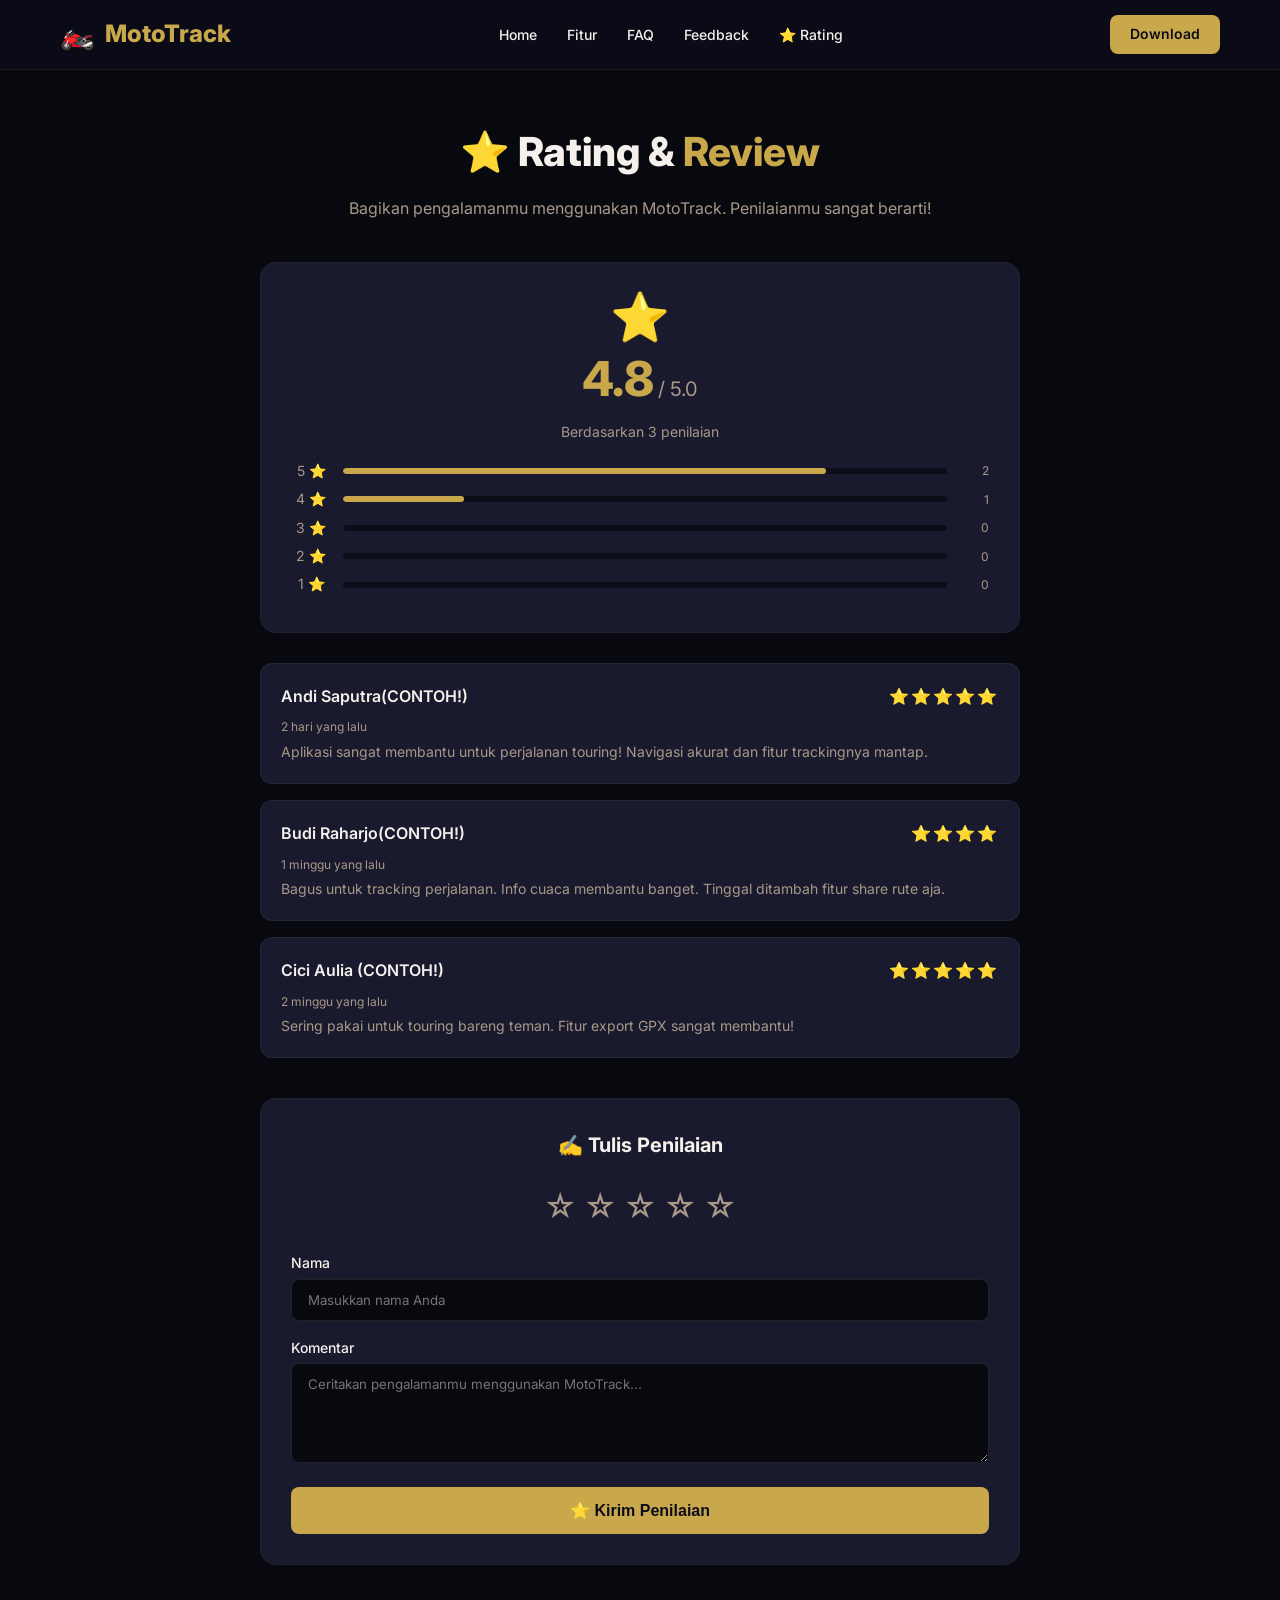
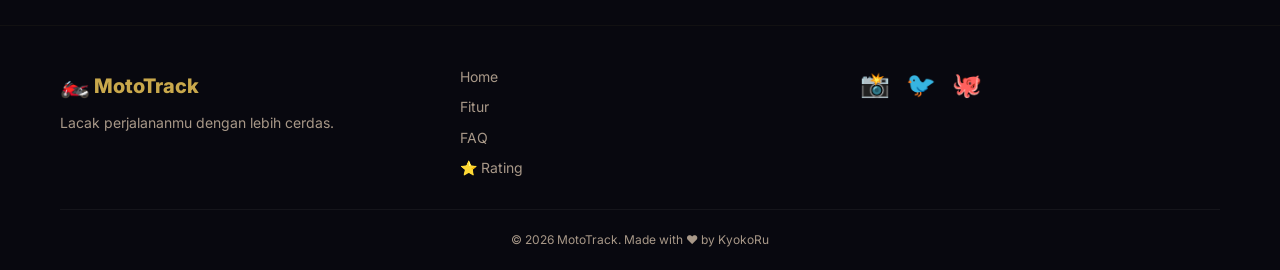
==== rating.html @ f3380d07 "Add files via upload" ====
<!DOCTYPE html>
<html lang="id">
<head>
    <meta charset="UTF-8">
    <meta name="viewport" content="width=device-width, initial-scale=1.0">
    <title>Rating & Review - MotoTrack</title>
    <link rel="stylesheet" href="css/style.css">
    <link href="https://fonts.googleapis.com/css2?family=Inter:wght@300;400;600;700;800&display=swap" rel="stylesheet">
    <style>
        /* ============================================================
           RATING PAGE
        ============================================================ */
        .rating-page {
            padding: 120px 0 60px;
            min-height: 100vh;
            background: var(--dark-bg);
        }

        .rating-container {
            max-width: 800px;
            margin: 0 auto;
            padding: 0 20px;
        }

        /* ===== HEADER ===== */
        .rating-header {
            text-align: center;
            margin-bottom: 40px;
        }

        .rating-header h1 {
            font-size: 40px;
            font-weight: 800;
            margin-bottom: 12px;
        }

        .rating-header h1 .highlight {
            color: var(--gold);
        }

        .rating-header p {
            color: var(--gray);
            font-size: 16px;
        }

        /* ===== AVERAGE RATING ===== */
        .rating-average {
            background: var(--black-light);
            border-radius: 16px;
            padding: 30px;
            text-align: center;
            border: 1px solid rgba(201, 168, 76, 0.05);
            margin-bottom: 30px;
        }

        .rating-average .big-star {
            font-size: 48px;
            line-height: 1;
        }

        .rating-average .big-number {
            font-size: 48px;
            font-weight: 800;
            color: var(--gold);
        }

        .rating-average .big-total {
            font-size: 20px;
            color: var(--gray);
        }

        .rating-average .rating-bar-container {
            margin-top: 16px;
        }

        .rating-bar-row {
            display: flex;
            align-items: center;
            gap: 12px;
            margin-bottom: 6px;
        }

        .rating-bar-row .star-label {
            width: 40px;
            font-size: 14px;
            color: var(--gray);
        }

        .rating-bar-row .bar-track {
            flex: 1;
            height: 6px;
            background: var(--black);
            border-radius: 4px;
            overflow: hidden;
        }

        .rating-bar-row .bar-fill {
            height: 100%;
            background: var(--gold);
            border-radius: 4px;
            transition: width 0.8s ease;
        }

        .rating-bar-row .bar-count {
            width: 30px;
            font-size: 12px;
            color: var(--gray);
            text-align: right;
        }

        /* ===== REVIEW LIST ===== */
        .review-list {
            display: flex;
            flex-direction: column;
            gap: 16px;
            margin-bottom: 40px;
        }

        .review-card {
            background: var(--black-light);
            border-radius: 12px;
            padding: 20px;
            border: 1px solid rgba(255, 255, 255, 0.05);
            transition: 0.3s;
        }

        .review-card:hover {
            border-color: rgba(201, 168, 76, 0.15);
        }

        .review-header {
            display: flex;
            justify-content: space-between;
            align-items: center;
            margin-bottom: 8px;
        }

        .review-name {
            font-weight: 600;
            font-size: 16px;
        }

        .review-stars {
            color: var(--gold);
            font-size: 16px;
            letter-spacing: 2px;
        }

        .review-date {
            font-size: 12px;
            color: var(--gray);
        }

        .review-text {
            color: var(--gray);
            font-size: 14px;
            margin-top: 4px;
        }

        /* ===== REVIEW FORM ===== */
        .review-form {
            background: var(--black-light);
            border-radius: 16px;
            padding: 30px;
            border: 1px solid rgba(201, 168, 76, 0.05);
        }

        .review-form h3 {
            font-size: 20px;
            margin-bottom: 20px;
            text-align: center;
        }

        .star-rating {
            display: flex;
            justify-content: center;
            gap: 8px;
            margin-bottom: 20px;
        }

        .star-rating .star {
            font-size: 32px;
            cursor: pointer;
            color: var(--gray);
            transition: all 0.2s;
            user-select: none;
        }

        .star-rating .star.active {
            color: var(--gold);
        }

        .star-rating .star:hover {
            transform: scale(1.2);
        }

        .form-group {
            margin-bottom: 16px;
        }

        .form-group label {
            display: block;
            font-weight: 500;
            font-size: 14px;
            margin-bottom: 4px;
            color: var(--white);
        }

        .form-group input,
        .form-group textarea {
            width: 100%;
            padding: 12px 16px;
            background: var(--dark-bg);
            border: 1px solid rgba(255, 255, 255, 0.1);
            border-radius: 8px;
            color: var(--white);
            font-family: 'Inter', sans-serif;
            transition: 0.3s;
        }

        .form-group input:focus,
        .form-group textarea:focus {
            outline: none;
            border-color: var(--gold);
        }

        .form-group textarea {
            resize: vertical;
            min-height: 100px;
        }

        .btn-submit {
            width: 100%;
            padding: 14px;
            background: var(--gold);
            color: var(--black);
            border: none;
            border-radius: 8px;
            font-weight: 600;
            font-size: 16px;
            cursor: pointer;
            transition: 0.3s;
        }

        .btn-submit:hover {
            background: var(--gold-light);
            transform: translateY(-2px);
        }

        .btn-submit:disabled {
            opacity: 0.5;
            cursor: not-allowed;
            transform: none;
        }

        /* ===== SUCCESS MESSAGE ===== */
        .success-message {
            display: none;
            text-align: center;
            padding: 30px;
            background: rgba(46, 204, 113, 0.1);
            border: 1px solid rgba(46, 204, 113, 0.3);
            border-radius: 12px;
            margin-top: 20px;
        }

        .success-message .check {
            font-size: 48px;
            display: block;
            margin-bottom: 12px;
        }

        .success-message h4 {
            font-size: 20px;
            color: #2ECC71;
        }

        .success-message p {
            color: var(--gray);
            font-size: 14px;
        }

        /* ============================================================
           RESPONSIVE
        ============================================================ */
        @media (max-width: 768px) {
            .rating-page {
                padding: 100px 0 40px;
            }

            .rating-header h1 {
                font-size: 28px;
            }

            .rating-average .big-number {
                font-size: 32px;
            }

            .star-rating .star {
                font-size: 28px;
            }

            .review-header {
                flex-wrap: wrap;
                gap: 4px;
            }

            .rating-bar-row .star-label {
                width: 30px;
                font-size: 12px;
            }

            .rating-bar-row .bar-count {
                width: 20px;
                font-size: 10px;
            }
        }
    </style>
</head>
<body>
    <!-- ===== NAVBAR ===== -->
    <nav class="navbar">
        <div class="container">
            <div class="nav-brand">
                <span class="logo-icon">🏍️</span>
                <span class="logo-text">MotoTrack</span>
            </div>
            <ul class="nav-menu">
                <li><a href="index.html">Home</a></li>
                <li><a href="index.html#features">Fitur</a></li>
                <li><a href="index.html#faq">FAQ</a></li>
                <li><a href="index.html#feedback">Feedback</a></li>
                <li><a href="rating.html" class="active">⭐ Rating</a></li>
            </ul>
            <a href="index.html#download" class="btn-download-nav">Download</a>
            <div class="hamburger">
                <span></span>
                <span></span>
                <span></span>
            </div>
        </div>
    </nav>

    <!-- ===== RATING PAGE ===== -->
    <section class="rating-page">
        <div class="rating-container">

            <!-- ===== HEADER ===== -->
            <div class="rating-header">
                <h1>⭐ Rating & <span class="highlight">Review</span></h1>
                <p>Bagikan pengalamanmu menggunakan MotoTrack. Penilaianmu sangat berarti!</p>
            </div>

            <!-- ===== AVERAGE RATING ===== -->
            <div class="rating-average" id="ratingSummary">
                <div class="big-star">⭐</div>
                <div>
                    <span class="big-number" id="avgRating">4.8</span>
                    <span class="big-total">/ 5.0</span>
                </div>
                <div style="color: var(--gray); font-size: 14px; margin-top: 4px;">
                    Berdasarkan <span id="totalReviews">3</span> penilaian
                </div>
                <div class="rating-bar-container">
                    <div class="rating-bar-row">
                        <span class="star-label">5 ⭐</span>
                        <div class="bar-track"><div class="bar-fill" style="width: 80%;" id="bar5"></div></div>
                        <span class="bar-count" id="count5">2</span>
                    </div>
                    <div class="rating-bar-row">
                        <span class="star-label">4 ⭐</span>
                        <div class="bar-track"><div class="bar-fill" style="width: 20%;" id="bar4"></div></div>
                        <span class="bar-count" id="count4">1</span>
                    </div>
                    <div class="rating-bar-row">
                        <span class="star-label">3 ⭐</span>
                        <div class="bar-track"><div class="bar-fill" style="width: 0%;" id="bar3"></div></div>
                        <span class="bar-count" id="count3">0</span>
                    </div>
                    <div class="rating-bar-row">
                        <span class="star-label">2 ⭐</span>
                        <div class="bar-track"><div class="bar-fill" style="width: 0%;" id="bar2"></div></div>
                        <span class="bar-count" id="count2">0</span>
                    </div>
                    <div class="rating-bar-row">
                        <span class="star-label">1 ⭐</span>
                        <div class="bar-track"><div class="bar-fill" style="width: 0%;" id="bar1"></div></div>
                        <span class="bar-count" id="count1">0</span>
                    </div>
                </div>
            </div>

            <!-- ===== REVIEW LIST ===== -->
            <div class="review-list" id="reviewList">
                <div class="review-card">
                    <div class="review-header">
                        <span class="review-name">Andi Saputra(CONTOH!)</span>
                        <span class="review-stars">⭐⭐⭐⭐⭐</span>
                    </div>
                    <div class="review-date">2 hari yang lalu</div>
                    <div class="review-text">Aplikasi sangat membantu untuk perjalanan touring! Navigasi akurat dan fitur trackingnya mantap.</div>
                </div>
                <div class="review-card">
                    <div class="review-header">
                        <span class="review-name">Budi Raharjo(CONTOH!)</span>
                        <span class="review-stars">⭐⭐⭐⭐</span>
                    </div>
                    <div class="review-date">1 minggu yang lalu</div>
                    <div class="review-text">Bagus untuk tracking perjalanan. Info cuaca membantu banget. Tinggal ditambah fitur share rute aja.</div>
                </div>
                <div class="review-card">
                    <div class="review-header">
                        <span class="review-name">Cici Aulia (CONTOH!)</span>
                        <span class="review-stars">⭐⭐⭐⭐⭐</span>
                    </div>
                    <div class="review-date">2 minggu yang lalu</div>
                    <div class="review-text">Sering pakai untuk touring bareng teman. Fitur export GPX sangat membantu!</div>
                </div>
            </div>

            <!-- ===== REVIEW FORM ===== -->
            <div class="review-form">
                <h3>✍️ Tulis Penilaian</h3>
                <div class="star-rating" id="starRating">
                    <span class="star" data-value="1">☆</span>
                    <span class="star" data-value="2">☆</span>
                    <span class="star" data-value="3">☆</span>
                    <span class="star" data-value="4">☆</span>
                    <span class="star" data-value="5">☆</span>
                </div>
                <form id="reviewForm">
                    <div class="form-group">
                        <label for="reviewName">Nama</label>
                        <input type="text" id="reviewName" placeholder="Masukkan nama Anda" required>
                    </div>
                    <div class="form-group">
                        <label for="reviewComment">Komentar</label>
                        <textarea id="reviewComment" placeholder="Ceritakan pengalamanmu menggunakan MotoTrack..." required></textarea>
                    </div>
                    <button type="submit" class="btn-submit" id="submitReview">⭐ Kirim Penilaian</button>
                </form>
                <div class="success-message" id="successMessage">
                    <span class="check">✅</span>
                    <h4>Terima Kasih!</h4>
                    <p>Penilaianmu telah berhasil dikirim dan akan membantu pengembangan MotoTrack.</p>
                </div>
            </div>

        </div>
    </section>

    <!-- ===== FOOTER ===== -->
    <footer class="footer">
        <div class="container">
            <div class="footer-content">
                <div class="footer-brand">
                    <span class="logo-icon">🏍️</span>
                    <span class="logo-text">MotoTrack</span>
                    <p>Lacak perjalananmu dengan lebih cerdas.</p>
                </div>
                <div class="footer-links">
                    <a href="index.html">Home</a>
                    <a href="index.html#features">Fitur</a>
                    <a href="index.html#faq">FAQ</a>
                    <a href="rating.html">⭐ Rating</a>
                </div>
                <div class="footer-social">
                    <a href="#" aria-label="Instagram">📸</a>
                    <a href="#" aria-label="Twitter">🐦</a>
                    <a href="#" aria-label="GitHub">🐙</a>
                </div>
            </div>
            <div class="footer-bottom">
                <p>© 2026 MotoTrack. Made with ❤️ by KyokoRu</p>
            </div>
        </div>
    </footer>

    <script>
        // ============================================================
        // STAR RATING
        // ============================================================
        let selectedRating = 0;
        const stars = document.querySelectorAll('.star-rating .star');

        stars.forEach(star => {
            star.addEventListener('click', function() {
                selectedRating = parseInt(this.dataset.value);
                updateStars(selectedRating);
            });

            star.addEventListener('mouseenter', function() {
                const val = parseInt(this.dataset.value);
                updateStars(val);
            });

            star.addEventListener('mouseleave', function() {
                updateStars(selectedRating);
            });
        });

        function updateStars(rating) {
            stars.forEach((star, index) => {
                if (index < rating) {
                    star.textContent = '⭐';
                    star.classList.add('active');
                } else {
                    star.textContent = '☆';
                    star.classList.remove('active');
                }
            });
        }

        // ============================================================
        // FORM SUBMIT
        // ============================================================
        document.getElementById('reviewForm').addEventListener('submit', function(e) {
            e.preventDefault();

            const name = document.getElementById('reviewName').value.trim();
            const comment = document.getElementById('reviewComment').value.trim();

            if (selectedRating === 0) {
                alert('Silakan pilih rating bintang terlebih dahulu!');
                return;
            }

            if (!name || !comment) {
                alert('Harap isi semua field!');
                return;
            }

            // Simpan data (nanti bisa dikirim ke server)
            console.log('Review:', { rating: selectedRating, name, comment });

            // Tampilkan sukses
            this.style.display = 'none';
            document.getElementById('successMessage').style.display = 'block';

            // Tambahkan review ke list
            const reviewList = document.getElementById('reviewList');
            const newReview = document.createElement('div');
            newReview.className = 'review-card';
            newReview.innerHTML = `
                <div class="review-header">
                    <span class="review-name">${name}</span>
                    <span class="review-stars">${'⭐'.repeat(selectedRating)}</span>
                </div>
                <div class="review-date">Baru saja</div>
                <div class="review-text">${comment}</div>
            `;
            reviewList.prepend(newReview);

            // Update rating stats
            updateRatingStats(selectedRating);
        });

        // ============================================================
        // UPDATE RATING STATS
        // ============================================================
        function updateRatingStats(newRating) {
            const totalEl = document.getElementById('totalReviews');
            const avgEl = document.getElementById('avgRating');
            const counts = {
                1: parseInt(document.getElementById('count1').textContent),
                2: parseInt(document.getElementById('count2').textContent),
                3: parseInt(document.getElementById('count3').textContent),
                4: parseInt(document.getElementById('count4').textContent),
                5: parseInt(document.getElementById('count5').textContent)
            };

            // Tambah rating baru
            counts[newRating] = (counts[newRating] || 0) + 1;

            // Hitung total
            const total = Object.values(counts).reduce((a, b) => a + b, 0);
            const sum = Object.entries(counts).reduce((acc, [key, val]) => acc + (parseInt(key) * val), 0);
            const avg = total > 0 ? (sum / total) : 0;

            // Update UI
            totalEl.textContent = total;
            avgEl.textContent = avg.toFixed(1);

            // Update bars
            for (let i = 1; i <= 5; i++) {
                document.getElementById(`count${i}`).textContent = counts[i];
                const percentage = total > 0 ? (counts[i] / total) * 100 : 0;
                document.getElementById(`bar${i}`).style.width = percentage + '%';
            }
        }

        // ============================================================
        // NAVBAR HAMBURGER
        // ============================================================
        const hamburger = document.querySelector('.hamburger');
        const navMenu = document.querySelector('.nav-menu');

        hamburger.addEventListener('click', () => {
            navMenu.classList.toggle('active');
        });

        // ============================================================
        // SMOOTH SCROLL
        // ============================================================
        document.querySelectorAll('a[href^="#"]').forEach(anchor => {
            anchor.addEventListener('click', function(e) {
                e.preventDefault();
                const target = document.querySelector(this.getAttribute('href'));
                if (target) {
                    target.scrollIntoView({ behavior: 'smooth' });
                    navMenu.classList.remove('active');
                }
            });
        });
    </script>
</body>
</html>
---- css/style.css ----
/* ============================================================
   RESET & BASE
============================================================ */
* {
    margin: 0;
    padding: 0;
    box-sizing: border-box;
}

:root {
    --gold: #C9A84C;
    --gold-dark: #A8893C;
    --gold-light: #D4B96A;
    --black: #0D0D1A;
    --black-light: #1A1A2E;
    --white: #F5F0EB;
    --gray: #A89888;
    --dark-bg: #08080F;
}

html {
    scroll-behavior: smooth;
}

body {
    font-family: 'Inter', sans-serif;
    background-color: var(--dark-bg);
    color: var(--white);
    line-height: 1.6;
    overflow-x: hidden;
}

.container {
    max-width: 1200px;
    margin: 0 auto;
    padding: 0 20px;
}

/* ============================================================
   NAVBAR
============================================================ */
.navbar {
    position: fixed;
    top: 0;
    width: 100%;
    background: rgba(13, 13, 26, 0.9);
    backdrop-filter: blur(12px);
    border-bottom: 1px solid rgba(201, 168, 76, 0.1);
    z-index: 1000;
    padding: 12px 0;
}

.navbar .container {
    display: flex;
    justify-content: space-between;
    align-items: center;
}

.nav-brand {
    display: flex;
    align-items: center;
    gap: 10px;
    font-size: 24px;
    font-weight: 800;
    color: var(--gold);
}

.logo-icon {
    font-size: 28px;
}

.nav-menu {
    display: flex;
    list-style: none;
    gap: 30px;
    align-items: center;
}

.nav-menu a {
    color: var(--white);
    text-decoration: none;
    font-size: 14px;
    font-weight: 500;
    transition: color 0.3s;
}

.nav-menu a:hover {
    color: var(--gold);
}

.btn-download-nav {
    background: var(--gold);
    color: var(--black);
    padding: 8px 20px;
    border-radius: 8px;
    text-decoration: none;
    font-weight: 600;
    font-size: 14px;
    transition: all 0.3s;
}

.btn-download-nav:hover {
    background: var(--gold-light);
    transform: translateY(-2px);
}

.hamburger {
    display: none;
    flex-direction: column;
    gap: 5px;
    cursor: pointer;
}

.hamburger span {
    width: 25px;
    height: 2px;
    background: var(--white);
    transition: 0.3s;
}

/* ============================================================
   HERO
============================================================ */
.hero {
    padding: 120px 0 80px;
    min-height: 100vh;
    display: flex;
    align-items: center;
    background: linear-gradient(135deg, var(--dark-bg) 0%, var(--black) 100%);
    position: relative;
    overflow: hidden;
}

.hero::before {
    content: '';
    position: absolute;
    top: -50%;
    right: -20%;
    width: 800px;
    height: 800px;
    background: radial-gradient(circle, rgba(201, 168, 76, 0.05) 0%, transparent 70%);
    border-radius: 50%;
}

.hero-content {
    display: grid;
    grid-template-columns: 1fr 1fr;
    gap: 60px;
    align-items: center;
    position: relative;
    z-index: 1;
}

.hero-text h1 {
    font-size: 52px;
    font-weight: 800;
    line-height: 1.1;
    margin-bottom: 20px;
}

.hero-text h1 .highlight {
    color: var(--gold);
    font-family: 'Playfair Display', serif;
}

.hero-text p {
    font-size: 18px;
    color: var(--gray);
    max-width: 500px;
    margin-bottom: 30px;
}

.hero-buttons {
    display: flex;
    gap: 16px;
    margin-bottom: 40px;
}

.btn-primary {
    display: inline-flex;
    align-items: center;
    gap: 10px;
    background: var(--gold);
    color: var(--black);
    padding: 14px 32px;
    border-radius: 12px;
    font-weight: 600;
    font-size: 16px;
    text-decoration: none;
    transition: all 0.3s;
    border: none;
    cursor: pointer;
}

.btn-primary:hover {
    background: var(--gold-light);
    transform: translateY(-3px);
    box-shadow: 0 10px 30px rgba(201, 168, 76, 0.3);
}

.btn-secondary {
    display: inline-flex;
    align-items: center;
    gap: 10px;
    background: transparent;
    color: var(--white);
    padding: 14px 32px;
    border-radius: 12px;
    font-weight: 600;
    font-size: 16px;
    text-decoration: none;
    border: 2px solid rgba(255, 255, 255, 0.2);
    transition: all 0.3s;
}

.btn-secondary:hover {
    border-color: var(--gold);
    color: var(--gold);
}

.hero-stats {
    display: flex;
    gap: 40px;
}

.stat {
    display: flex;
    flex-direction: column;
}

.stat-number {
    font-size: 28px;
    font-weight: 800;
    color: var(--gold);
}

.stat-label {
    font-size: 14px;
    color: var(--gray);
}

/* ===== PHONE MOCKUP ===== */
.hero-image {
    position: relative;
    display: flex;
    justify-content: center;
}

.phone-mockup {
    width: 280px;
    height: 560px;
    background: var(--black-light);
    border-radius: 40px;
    padding: 12px;
    border: 2px solid rgba(201, 168, 76, 0.2);
    box-shadow: 0 30px 60px rgba(0, 0, 0, 0.5);
    position: relative;
}

.phone-screen {
    width: 100%;
    height: 100%;
    background: var(--dark-bg);
    border-radius: 30px;
    overflow: hidden;
    position: relative;
}

.phone-screen img {
    width: 100%;
    height: 100%;
    object-fit: cover;
}

.phone-content {
    position: absolute;
    top: 0;
    left: 0;
    right: 0;
    bottom: 0;
    padding: 20px;
    display: flex;
    flex-direction: column;
    background: rgba(8, 8, 15, 0.9);
}

.mockup-header {
    display: flex;
    justify-content: space-between;
    font-size: 12px;
    color: var(--gray);
    margin-bottom: 20px;
}

.mockup-map {
    flex: 1;
    background: rgba(26, 26, 46, 0.8);
    border-radius: 12px;
    display: flex;
    align-items: center;
    justify-content: center;
    font-size: 24px;
    margin-bottom: 12px;
}

.mockup-stats {
    display: flex;
    justify-content: space-around;
    background: rgba(26, 26, 46, 0.8);
    border-radius: 12px;
    padding: 12px;
    font-size: 12px;
    margin-bottom: 12px;
}

.mockup-nav {
    display: flex;
    justify-content: center;
    gap: 20px;
    background: rgba(26, 26, 46, 0.8);
    border-radius: 12px;
    padding: 12px;
}

.mockup-nav span {
    font-size: 24px;
    cursor: pointer;
    padding: 4px 12px;
    border-radius: 8px;
    transition: 0.3s;
}

.mockup-nav span:hover {
    background: rgba(201, 168, 76, 0.2);
}

.floating-badge {
    position: absolute;
    background: rgba(26, 26, 46, 0.9);
    backdrop-filter: blur(8px);
    padding: 8px 16px;
    border-radius: 20px;
    border: 1px solid rgba(201, 168, 76, 0.2);
    font-size: 14px;
    font-weight: 500;
}

.badge-weather {
    top: 20px;
    right: -30px;
}

.badge-route {
    bottom: 100px;
    left: -30px;
}

/* ============================================================
   SECTION HEADER
============================================================ */
.section-header {
    text-align: center;
    margin-bottom: 60px;
}

.section-tag {
    display: inline-block;
    color: var(--gold);
    font-size: 14px;
    font-weight: 600;
    text-transform: uppercase;
    letter-spacing: 2px;
    border: 1px solid rgba(201, 168, 76, 0.2);
    padding: 4px 16px;
    border-radius: 20px;
    margin-bottom: 12px;
}

.section-header h2 {
    font-size: 36px;
    font-weight: 800;
    margin-bottom: 12px;
}

.section-header p {
    color: var(--gray);
    max-width: 500px;
    margin: 0 auto;
}

/* ============================================================
   FEATURES
============================================================ */
.features {
    padding: 80px 0;
    background: var(--black);
}

.features-grid {
    display: grid;
    grid-template-columns: repeat(3, 1fr);
    gap: 30px;
}

.feature-card {
    background: var(--black-light);
    padding: 30px;
    border-radius: 16px;
    border: 1px solid rgba(201, 168, 76, 0.05);
    transition: all 0.3s;
    text-align: center;
}

.feature-card:hover {
    transform: translateY(-8px);
    border-color: rgba(201, 168, 76, 0.2);
    box-shadow: 0 20px 40px rgba(0, 0, 0, 0.3);
}

.feature-icon {
    font-size: 40px;
    margin-bottom: 16px;
}

.feature-card h3 {
    font-size: 18px;
    margin-bottom: 8px;
}

.feature-card p {
    color: var(--gray);
    font-size: 14px;
}

/* ============================================================
   SCREENSHOTS (UPDATE)
============================================================ */
.screenshots {
    padding: 80px 0;
    background: var(--dark-bg);
}

.screenshot-grid {
    display: grid;
    grid-template-columns: repeat(4, 1fr);
    gap: 24px;
}

.screenshot-card {
    background: var(--black-light);
    border-radius: 16px;
    overflow: hidden;
    border: 1px solid rgba(201, 168, 76, 0.05);
    transition: all 0.3s;
}

.screenshot-card:hover {
    transform: translateY(-8px);
    border-color: rgba(201, 168, 76, 0.2);
    box-shadow: 0 20px 40px rgba(0, 0, 0, 0.3);
}

.screenshot-card img {
    width: 100%;
    height: 280px;
    object-fit: cover;
    background: var(--black);
    border-bottom: 1px solid rgba(255, 255, 255, 0.05);
}

.screenshot-info {
    padding: 16px;
    text-align: center;
}

.screenshot-badge {
    display: inline-block;
    background: rgba(201, 168, 76, 0.15);
    color: var(--gold);
    font-size: 11px;
    font-weight: 600;
    padding: 2px 12px;
    border-radius: 12px;
    margin-bottom: 6px;
    text-transform: uppercase;
    letter-spacing: 0.5px;
}

.screenshot-info p {
    font-size: 14px;
    font-weight: 500;
    color: var(--white);
}

/* ============================================================
   RESPONSIVE - SCREENSHOTS
============================================================ */
@media (max-width: 992px) {
    .screenshot-grid {
        grid-template-columns: repeat(2, 1fr);
    }
}

@media (max-width: 576px) {
    .screenshot-grid {
        grid-template-columns: 1fr;
    }
}

/* ===== PHONE OVERLAY ===== */
.phone-overlay {
    position: absolute;
    top: 0;
    left: 0;
    right: 0;
    padding: 16px 20px;
    display: flex;
    justify-content: space-between;
    font-size: 12px;
    color: var(--white);
    background: linear-gradient(to bottom, rgba(0,0,0,0.4), transparent);
    border-radius: 30px 30px 0 0;
}

.phone-overlay .overlay-time {
    font-weight: 600;
}

.phone-overlay .overlay-weather {
    font-size: 12px;
}

/* ============================================================
   HERO TAGS
============================================================ */
.hero-tags {
    display: flex;
    flex-wrap: wrap;
    gap: 10px;
    margin-top: 20px;
}

.hero-tag {
    display: inline-block;
    background: rgba(201, 168, 76, 0.1);
    color: var(--gold);
    padding: 6px 16px;
    border-radius: 20px;
    font-size: 14px;
    font-weight: 500;
    border: 1px solid rgba(201, 168, 76, 0.15);
    transition: all 0.3s;
}

.hero-tag:hover {
    background: rgba(201, 168, 76, 0.2);
    transform: translateY(-2px);
}

/* ============================================================
   RESPONSIVE - HERO TAGS
============================================================ */
@media (max-width: 768px) {
    .hero-tags {
        justify-content: center;
    }
}

/* ============================================================
   FAQ
============================================================ */
.faq {
    padding: 80px 0;
    background: var(--black);
}

.faq-list {
    max-width: 700px;
    margin: 0 auto;
}

.faq-item {
    background: var(--black-light);
    border-radius: 12px;
    margin-bottom: 12px;
    border: 1px solid rgba(201, 168, 76, 0.05);
    overflow: hidden;
}

.faq-question {
    display: flex;
    justify-content: space-between;
    align-items: center;
    padding: 20px 24px;
    cursor: pointer;
    font-weight: 600;
    transition: 0.3s;
}

.faq-question:hover {
    background: rgba(201, 168, 76, 0.05);
}

.faq-toggle {
    font-size: 24px;
    color: var(--gold);
    transition: 0.3s;
}

.faq-item.active .faq-toggle {
    transform: rotate(45deg);
}

.faq-answer {
    max-height: 0;
    overflow: hidden;
    transition: 0.3s;
    padding: 0 24px;
    color: var(--gray);
}

.faq-item.active .faq-answer {
    max-height: 200px;
    padding: 0 24px 20px;
}

/* ============================================================
   FEEDBACK
============================================================ */
.feedback {
    padding: 80px 0;
    background: var(--dark-bg);
}

.feedback-form {
    max-width: 600px;
    margin: 0 auto;
    background: var(--black-light);
    padding: 40px;
    border-radius: 16px;
    border: 1px solid rgba(201, 168, 76, 0.05);
}

.form-group {
    margin-bottom: 20px;
}

.form-group label {
    display: block;
    font-weight: 500;
    margin-bottom: 6px;
    font-size: 14px;
}

.form-group input,
.form-group textarea {
    width: 100%;
    padding: 12px 16px;
    background: var(--dark-bg);
    border: 1px solid rgba(255, 255, 255, 0.1);
    border-radius: 8px;
    color: var(--white);
    font-family: 'Inter', sans-serif;
    transition: 0.3s;
}

.form-group input:focus,
.form-group textarea:focus {
    outline: none;
    border-color: var(--gold);
}

/* ============================================================
   DOWNLOAD
============================================================ */
.download {
    padding: 80px 0;
    background: var(--black);
    text-align: center;
}

.download-content h2 {
    font-size: 36px;
    margin-bottom: 12px;
}

.download-content p {
    color: var(--gray);
    margin-bottom: 30px;
}

.download-buttons {
    display: flex;
    flex-direction: column;
    align-items: center;
    gap: 16px;
}

.btn-download {
    display: inline-flex;
    align-items: center;
    gap: 16px;
    background: var(--gold);
    color: var(--black);
    padding: 16px 40px;
    border-radius: 16px;
    font-weight: 700;
    font-size: 20px;
    text-decoration: none;
    transition: all 0.3s;
}

.btn-download:hover {
    transform: translateY(-3px);
    box-shadow: 0 20px 40px rgba(201, 168, 76, 0.3);
}

.btn-download small {
    display: block;
    font-size: 12px;
    font-weight: 400;
    opacity: 0.7;
}

.coming-soon {
    color: var(--gray);
    font-size: 14px;
    padding: 12px 24px;
    border: 2px dashed rgba(201, 168, 76, 0.3);
    border-radius: 12px;
}

/* ============================================================
   FOOTER
============================================================ */
.footer {
    padding: 40px 0 20px;
    background: var(--dark-bg);
    border-top: 1px solid rgba(201, 168, 76, 0.05);
}

.footer-content {
    display: grid;
    grid-template-columns: 1fr 1fr 1fr;
    gap: 40px;
    padding-bottom: 30px;
    border-bottom: 1px solid rgba(255, 255, 255, 0.05);
}

.footer-brand .logo-icon {
    font-size: 24px;
}

.footer-brand .logo-text {
    font-size: 20px;
    font-weight: 800;
    color: var(--gold);
}

.footer-brand p {
    color: var(--gray);
    font-size: 14px;
    margin-top: 8px;
}

.footer-links {
    display: flex;
    flex-direction: column;
    gap: 8px;
}

.footer-links a {
    color: var(--gray);
    text-decoration: none;
    font-size: 14px;
    transition: 0.3s;
}

.footer-links a:hover {
    color: var(--gold);
}

.footer-social {
    display: flex;
    gap: 16px;
    font-size: 24px;
}

.footer-social a {
    color: var(--gray);
    text-decoration: none;
    transition: 0.3s;
}

.footer-social a:hover {
    color: var(--gold);
}

.footer-bottom {
    text-align: center;
    padding-top: 20px;
    font-size: 12px;
    color: var(--gray);
}

/* ============================================================
   RESPONSIVE
============================================================ */
@media (max-width: 992px) {
    .hero-content {
        grid-template-columns: 1fr;
        text-align: center;
    }

    .hero-text p {
        margin: 0 auto 30px;
    }

    .hero-buttons {
        justify-content: center;
    }

    .hero-stats {
        justify-content: center;
    }

    .hero-image {
        order: -1;
    }

    .phone-mockup {
        width: 220px;
        height: 440px;
    }

    .features-grid {
        grid-template-columns: repeat(2, 1fr);
    }

    .screenshot-grid {
        grid-template-columns: repeat(2, 1fr);
    }

    .footer-content {
        grid-template-columns: 1fr;
        text-align: center;
    }

    .footer-social {
        justify-content: center;
    }
}

@media (max-width: 768px) {
    .nav-menu {
        display: none;
        position: absolute;
        top: 100%;
        left: 0;
        right: 0;
        background: var(--black);
        flex-direction: column;
        padding: 20px;
        gap: 16px;
        border-bottom: 1px solid rgba(201, 168, 76, 0.1);
    }

    .nav-menu.active {
        display: flex;
    }

    .hamburger {
        display: flex;
    }

    .hero-text h1 {
        font-size: 36px;
    }

    .features-grid {
        grid-template-columns: 1fr;
    }

    .screenshot-grid {
        grid-template-columns: 1fr;
    }

    .floating-badge {
        display: none;
    }
}
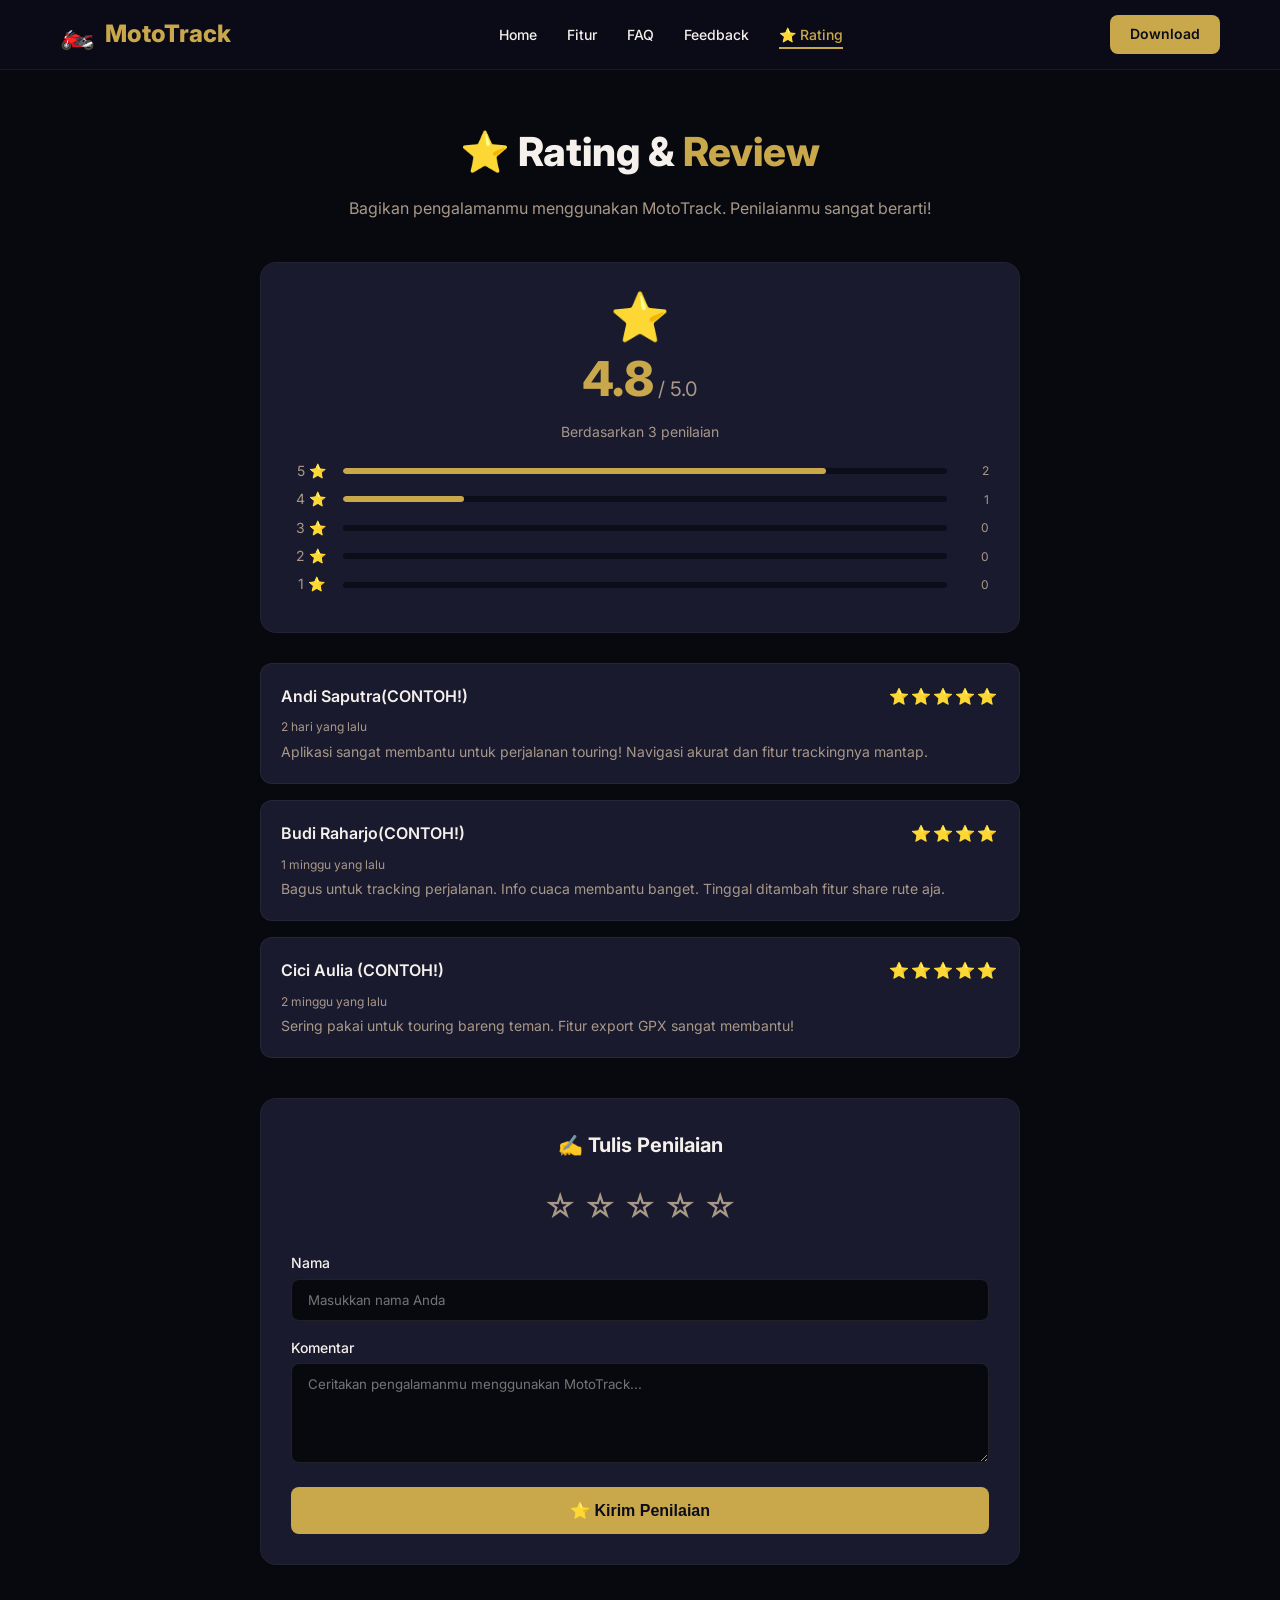
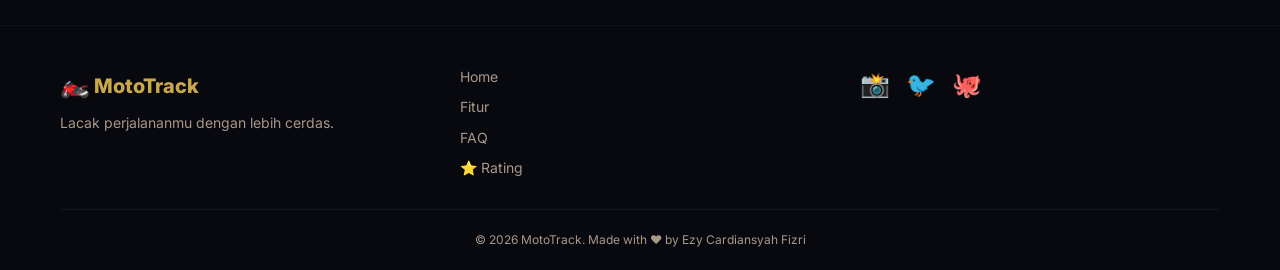
==== commit e43ed45d: "Add files via upload" ====
--- a/rating.html
+++ b/rating.html
@@ -471,7 +471,7 @@
                 </div>
             </div>
             <div class="footer-bottom">
-                <p>© 2026 MotoTrack. Made with ❤️ by KyokoRu</p>
+                <p>© 2026 MotoTrack. Made with ❤️ by Ezy Cardiansyah Fizri</p>
             </div>
         </div>
     </footer>
--- a/css/style.css
+++ b/css/style.css
@@ -16,6 +16,7 @@
     --white: #F5F0EB;
     --gray: #A89888;
     --dark-bg: #08080F;
+    --transition: all 0.3s ease;
 }
 
 html {
@@ -28,12 +29,62 @@
     color: var(--white);
     line-height: 1.6;
     overflow-x: hidden;
+    transition: var(--transition);
 }
 
 .container {
     max-width: 1200px;
     margin: 0 auto;
     padding: 0 20px;
+}
+
+/* ============================================================
+   LOADING SCREEN
+============================================================ */
+#loading {
+    position: fixed;
+    top: 0;
+    left: 0;
+    width: 100%;
+    height: 100%;
+    background: var(--dark-bg);
+    display: flex;
+    flex-direction: column;
+    align-items: center;
+    justify-content: center;
+    z-index: 9999;
+    transition: opacity 0.5s ease;
+}
+
+#loading.hide {
+    opacity: 0;
+    pointer-events: none;
+}
+
+.loading-spinner {
+    width: 50px;
+    height: 50px;
+    border: 3px solid var(--black-light);
+    border-top-color: var(--gold);
+    border-radius: 50%;
+    animation: spin 0.8s linear infinite;
+}
+
+.loading-text {
+    margin-top: 16px;
+    color: var(--gray);
+    font-size: 14px;
+    letter-spacing: 2px;
+    animation: pulse 1.5s ease-in-out infinite;
+}
+
+@keyframes spin {
+    to { transform: rotate(360deg); }
+}
+
+@keyframes pulse {
+    0%, 100% { opacity: 0.5; }
+    50% { opacity: 1; }
 }
 
 /* ============================================================
@@ -48,6 +99,7 @@
     border-bottom: 1px solid rgba(201, 168, 76, 0.1);
     z-index: 1000;
     padding: 12px 0;
+    transition: var(--transition);
 }
 
 .navbar .container {
@@ -63,6 +115,7 @@
     font-size: 24px;
     font-weight: 800;
     color: var(--gold);
+    text-decoration: none;
 }
 
 .logo-icon {
@@ -81,10 +134,32 @@
     text-decoration: none;
     font-size: 14px;
     font-weight: 500;
-    transition: color 0.3s;
+    transition: var(--transition);
+    padding: 4px 0;
+    position: relative;
+}
+
+.nav-menu a::after {
+    content: '';
+    position: absolute;
+    bottom: -2px;
+    left: 0;
+    width: 0;
+    height: 2px;
+    background: var(--gold);
+    transition: var(--transition);
+}
+
+.nav-menu a:hover::after,
+.nav-menu a.active::after {
+    width: 100%;
 }
 
 .nav-menu a:hover {
+    color: var(--gold);
+}
+
+.nav-menu a.active {
     color: var(--gold);
 }
 
@@ -96,7 +171,7 @@
     text-decoration: none;
     font-weight: 600;
     font-size: 14px;
-    transition: all 0.3s;
+    transition: var(--transition);
 }
 
 .btn-download-nav:hover {
@@ -115,7 +190,17 @@
     width: 25px;
     height: 2px;
     background: var(--white);
-    transition: 0.3s;
+    transition: var(--transition);
+}
+
+.hamburger.active span:nth-child(1) {
+    transform: rotate(45deg) translate(5px, 5px);
+}
+.hamburger.active span:nth-child(2) {
+    opacity: 0;
+}
+.hamburger.active span:nth-child(3) {
+    transform: rotate(-45deg) translate(5px, -5px);
 }
 
 /* ============================================================
@@ -174,6 +259,7 @@
     display: flex;
     gap: 16px;
     margin-bottom: 40px;
+    flex-wrap: wrap;
 }
 
 .btn-primary {
@@ -187,7 +273,7 @@
     font-weight: 600;
     font-size: 16px;
     text-decoration: none;
-    transition: all 0.3s;
+    transition: var(--transition);
     border: none;
     cursor: pointer;
 }
@@ -210,7 +296,7 @@
     font-size: 16px;
     text-decoration: none;
     border: 2px solid rgba(255, 255, 255, 0.2);
-    transition: all 0.3s;
+    transition: var(--transition);
 }
 
 .btn-secondary:hover {
@@ -255,6 +341,12 @@
     border: 2px solid rgba(201, 168, 76, 0.2);
     box-shadow: 0 30px 60px rgba(0, 0, 0, 0.5);
     position: relative;
+    animation: float 3s ease-in-out infinite;
+}
+
+@keyframes float {
+    0%, 100% { transform: translateY(0px); }
+    50% { transform: translateY(-15px); }
 }
 
 .phone-screen {
@@ -272,66 +364,26 @@
     object-fit: cover;
 }
 
-.phone-content {
+.phone-overlay {
     position: absolute;
     top: 0;
     left: 0;
     right: 0;
-    bottom: 0;
-    padding: 20px;
-    display: flex;
-    flex-direction: column;
-    background: rgba(8, 8, 15, 0.9);
-}
-
-.mockup-header {
+    padding: 16px 20px;
     display: flex;
     justify-content: space-between;
     font-size: 12px;
-    color: var(--gray);
-    margin-bottom: 20px;
-}
-
-.mockup-map {
-    flex: 1;
-    background: rgba(26, 26, 46, 0.8);
-    border-radius: 12px;
-    display: flex;
-    align-items: center;
-    justify-content: center;
-    font-size: 24px;
-    margin-bottom: 12px;
-}
-
-.mockup-stats {
-    display: flex;
-    justify-content: space-around;
-    background: rgba(26, 26, 46, 0.8);
-    border-radius: 12px;
-    padding: 12px;
+    color: var(--white);
+    background: linear-gradient(to bottom, rgba(0,0,0,0.4), transparent);
+    border-radius: 30px 30px 0 0;
+}
+
+.phone-overlay .overlay-time {
+    font-weight: 600;
+}
+
+.phone-overlay .overlay-weather {
     font-size: 12px;
-    margin-bottom: 12px;
-}
-
-.mockup-nav {
-    display: flex;
-    justify-content: center;
-    gap: 20px;
-    background: rgba(26, 26, 46, 0.8);
-    border-radius: 12px;
-    padding: 12px;
-}
-
-.mockup-nav span {
-    font-size: 24px;
-    cursor: pointer;
-    padding: 4px 12px;
-    border-radius: 8px;
-    transition: 0.3s;
-}
-
-.mockup-nav span:hover {
-    background: rgba(201, 168, 76, 0.2);
 }
 
 .floating-badge {
@@ -343,6 +395,7 @@
     border: 1px solid rgba(201, 168, 76, 0.2);
     font-size: 14px;
     font-weight: 500;
+    animation: float 3s ease-in-out infinite 1s;
 }
 
 .badge-weather {
@@ -353,6 +406,31 @@
 .badge-route {
     bottom: 100px;
     left: -30px;
+    animation-delay: 1.5s;
+}
+
+.hero-tags {
+    display: flex;
+    flex-wrap: wrap;
+    gap: 10px;
+    margin-top: 20px;
+}
+
+.hero-tag {
+    display: inline-block;
+    background: rgba(201, 168, 76, 0.1);
+    color: var(--gold);
+    padding: 6px 16px;
+    border-radius: 20px;
+    font-size: 14px;
+    font-weight: 500;
+    border: 1px solid rgba(201, 168, 76, 0.15);
+    transition: var(--transition);
+}
+
+.hero-tag:hover {
+    background: rgba(201, 168, 76, 0.2);
+    transform: translateY(-2px);
 }
 
 /* ============================================================
@@ -407,7 +485,7 @@
     padding: 30px;
     border-radius: 16px;
     border: 1px solid rgba(201, 168, 76, 0.05);
-    transition: all 0.3s;
+    transition: var(--transition);
     text-align: center;
 }
 
@@ -433,7 +511,7 @@
 }
 
 /* ============================================================
-   SCREENSHOTS (UPDATE)
+   SCREENSHOTS
 ============================================================ */
 .screenshots {
     padding: 80px 0;
@@ -451,7 +529,7 @@
     border-radius: 16px;
     overflow: hidden;
     border: 1px solid rgba(201, 168, 76, 0.05);
-    transition: all 0.3s;
+    transition: var(--transition);
 }
 
 .screenshot-card:hover {
@@ -493,77 +571,199 @@
 }
 
 /* ============================================================
-   RESPONSIVE - SCREENSHOTS
+   DOWNLOAD CARDS
 ============================================================ */
-@media (max-width: 992px) {
-    .screenshot-grid {
-        grid-template-columns: repeat(2, 1fr);
-    }
-}
-
-@media (max-width: 576px) {
-    .screenshot-grid {
-        grid-template-columns: 1fr;
-    }
-}
-
-/* ===== PHONE OVERLAY ===== */
-.phone-overlay {
+.download {
+    padding: 80px 0;
+    background: var(--black);
+    text-align: center;
+}
+
+.download-content h2 {
+    font-size: 36px;
+    margin-bottom: 12px;
+}
+
+.download-content p {
+    color: var(--gray);
+    margin-bottom: 30px;
+}
+
+.download-card {
+    background: var(--black-light);
+    border-radius: 16px;
+    padding: 30px;
+    margin-bottom: 24px;
+    border: 1px solid rgba(255, 255, 255, 0.05);
+    transition: var(--transition);
+    max-width: 700px;
+    margin-left: auto;
+    margin-right: auto;
+    text-align: left;
+}
+
+.download-card:hover {
+    transform: translateY(-4px);
+    border-color: rgba(201, 168, 76, 0.2);
+    box-shadow: 0 20px 40px rgba(0, 0, 0, 0.3);
+}
+
+.download-card.latest {
+    border-color: rgba(201, 168, 76, 0.3);
+    background: linear-gradient(135deg, var(--black-light) 0%, rgba(201, 168, 76, 0.05) 100%);
+}
+
+.download-badge {
+    display: inline-block;
+    background: var(--gold);
+    color: var(--black);
+    font-size: 11px;
+    font-weight: 700;
+    padding: 4px 14px;
+    border-radius: 20px;
+    text-transform: uppercase;
+    letter-spacing: 0.5px;
+    margin-bottom: 12px;
+}
+
+.download-badge.stable-badge {
+    background: rgba(255, 255, 255, 0.1);
+    color: var(--gray);
+}
+
+.version-badge-new {
+    background: #2ECC71;
+    color: var(--black);
+    font-size: 10px;
+    font-weight: 700;
+    padding: 2px 10px;
+    border-radius: 12px;
+    text-transform: uppercase;
+    letter-spacing: 0.5px;
+    margin-left: 8px;
+}
+
+.download-info {
+    display: flex;
+    justify-content: space-between;
+    align-items: center;
+    flex-wrap: wrap;
+    margin-bottom: 16px;
+}
+
+.download-version {
+    display: flex;
+    align-items: center;
+    gap: 10px;
+    flex-wrap: wrap;
+}
+
+.version-icon {
+    font-size: 28px;
+}
+
+.version-name {
+    font-size: 22px;
+    font-weight: 700;
+    color: var(--white);
+}
+
+.version-date {
+    font-size: 14px;
+    color: var(--gray);
+}
+
+.download-size {
+    font-size: 14px;
+    color: var(--gray);
+}
+
+.download-changelog {
+    background: rgba(0, 0, 0, 0.3);
+    border-radius: 12px;
+    padding: 16px 20px;
+    margin-bottom: 20px;
+}
+
+.download-changelog h4 {
+    font-size: 14px;
+    color: var(--gold);
+    margin-bottom: 8px;
+}
+
+.download-changelog ul {
+    list-style: none;
+    padding: 0;
+    margin: 0;
+}
+
+.download-changelog ul li {
+    font-size: 14px;
+    color: var(--gray);
+    padding: 5px 0;
+    padding-left: 24px;
+    position: relative;
+    line-height: 1.5;
+}
+
+.download-changelog ul li::before {
+    content: '✅';
     position: absolute;
-    top: 0;
     left: 0;
-    right: 0;
-    padding: 16px 20px;
-    display: flex;
-    justify-content: space-between;
+    color: var(--gold);
+}
+
+.download-changelog ul li strong {
+    color: var(--white);
+}
+
+.btn-download {
+    display: inline-flex;
+    align-items: center;
+    gap: 16px;
+    background: var(--gold);
+    color: var(--black);
+    padding: 16px 40px;
+    border-radius: 16px;
+    font-weight: 700;
+    font-size: 18px;
+    text-decoration: none;
+    transition: var(--transition);
+    width: 100%;
+    justify-content: center;
+}
+
+.btn-download:hover {
+    background: var(--gold-light);
+    transform: translateY(-3px);
+    box-shadow: 0 20px 40px rgba(201, 168, 76, 0.3);
+}
+
+.btn-download small {
+    display: block;
     font-size: 12px;
+    font-weight: 400;
+    opacity: 0.7;
+}
+
+.btn-download.stable-download {
+    background: rgba(255, 255, 255, 0.08);
     color: var(--white);
-    background: linear-gradient(to bottom, rgba(0,0,0,0.4), transparent);
-    border-radius: 30px 30px 0 0;
-}
-
-.phone-overlay .overlay-time {
-    font-weight: 600;
-}
-
-.phone-overlay .overlay-weather {
-    font-size: 12px;
-}
-
-/* ============================================================
-   HERO TAGS
-============================================================ */
-.hero-tags {
-    display: flex;
-    flex-wrap: wrap;
-    gap: 10px;
+    border: 1px solid rgba(255, 255, 255, 0.1);
+}
+
+.btn-download.stable-download:hover {
+    background: rgba(255, 255, 255, 0.15);
+    box-shadow: 0 20px 40px rgba(255, 255, 255, 0.05);
+}
+
+.coming-soon {
+    color: var(--gray);
+    font-size: 14px;
+    padding: 12px 24px;
+    border: 2px dashed rgba(201, 168, 76, 0.3);
+    border-radius: 12px;
     margin-top: 20px;
-}
-
-.hero-tag {
-    display: inline-block;
-    background: rgba(201, 168, 76, 0.1);
-    color: var(--gold);
-    padding: 6px 16px;
-    border-radius: 20px;
-    font-size: 14px;
-    font-weight: 500;
-    border: 1px solid rgba(201, 168, 76, 0.15);
-    transition: all 0.3s;
-}
-
-.hero-tag:hover {
-    background: rgba(201, 168, 76, 0.2);
-    transform: translateY(-2px);
-}
-
-/* ============================================================
-   RESPONSIVE - HERO TAGS
-============================================================ */
-@media (max-width: 768px) {
-    .hero-tags {
-        justify-content: center;
-    }
 }
 
 /* ============================================================
@@ -594,7 +794,7 @@
     padding: 20px 24px;
     cursor: pointer;
     font-weight: 600;
-    transition: 0.3s;
+    transition: var(--transition);
 }
 
 .faq-question:hover {
@@ -604,7 +804,7 @@
 .faq-toggle {
     font-size: 24px;
     color: var(--gold);
-    transition: 0.3s;
+    transition: var(--transition);
 }
 
 .faq-item.active .faq-toggle {
@@ -614,7 +814,7 @@
 .faq-answer {
     max-height: 0;
     overflow: hidden;
-    transition: 0.3s;
+    transition: var(--transition);
     padding: 0 24px;
     color: var(--gray);
 }
@@ -661,7 +861,7 @@
     border-radius: 8px;
     color: var(--white);
     font-family: 'Inter', sans-serif;
-    transition: 0.3s;
+    transition: var(--transition);
 }
 
 .form-group input:focus,
@@ -671,63 +871,35 @@
 }
 
 /* ============================================================
-   DOWNLOAD
+   BACK TO TOP
 ============================================================ */
-.download {
-    padding: 80px 0;
-    background: var(--black);
-    text-align: center;
-}
-
-.download-content h2 {
-    font-size: 36px;
-    margin-bottom: 12px;
-}
-
-.download-content p {
-    color: var(--gray);
-    margin-bottom: 30px;
-}
-
-.download-buttons {
-    display: flex;
-    flex-direction: column;
-    align-items: center;
-    gap: 16px;
-}
-
-.btn-download {
-    display: inline-flex;
-    align-items: center;
-    gap: 16px;
+.back-to-top {
+    position: fixed;
+    bottom: 30px;
+    right: 30px;
+    width: 50px;
+    height: 50px;
     background: var(--gold);
     color: var(--black);
-    padding: 16px 40px;
-    border-radius: 16px;
-    font-weight: 700;
-    font-size: 20px;
-    text-decoration: none;
-    transition: all 0.3s;
-}
-
-.btn-download:hover {
+    border: none;
+    border-radius: 50%;
+    font-size: 24px;
+    cursor: pointer;
+    opacity: 0;
+    visibility: hidden;
+    transition: var(--transition);
+    box-shadow: 0 4px 15px rgba(201, 168, 76, 0.3);
+    z-index: 999;
+}
+
+.back-to-top.show {
+    opacity: 1;
+    visibility: visible;
+}
+
+.back-to-top:hover {
     transform: translateY(-3px);
-    box-shadow: 0 20px 40px rgba(201, 168, 76, 0.3);
-}
-
-.btn-download small {
-    display: block;
-    font-size: 12px;
-    font-weight: 400;
-    opacity: 0.7;
-}
-
-.coming-soon {
-    color: var(--gray);
-    font-size: 14px;
-    padding: 12px 24px;
-    border: 2px dashed rgba(201, 168, 76, 0.3);
-    border-radius: 12px;
+    background: var(--gold-light);
 }
 
 /* ============================================================
@@ -773,7 +945,7 @@
     color: var(--gray);
     text-decoration: none;
     font-size: 14px;
-    transition: 0.3s;
+    transition: var(--transition);
 }
 
 .footer-links a:hover {
@@ -789,11 +961,12 @@
 .footer-social a {
     color: var(--gray);
     text-decoration: none;
-    transition: 0.3s;
+    transition: var(--transition);
 }
 
 .footer-social a:hover {
     color: var(--gold);
+    transform: translateY(-3px);
 }
 
 .footer-bottom {
@@ -801,6 +974,226 @@
     padding-top: 20px;
     font-size: 12px;
     color: var(--gray);
+}
+
+/* ============================================================
+   RATING PAGE
+============================================================ */
+.rating-page {
+    padding: 120px 0 60px;
+    min-height: 100vh;
+    background: var(--dark-bg);
+}
+
+.rating-container {
+    max-width: 800px;
+    margin: 0 auto;
+    padding: 0 20px;
+}
+
+.rating-header {
+    text-align: center;
+    margin-bottom: 40px;
+}
+
+.rating-header h1 {
+    font-size: 40px;
+    font-weight: 800;
+    margin-bottom: 12px;
+}
+
+.rating-header h1 .highlight {
+    color: var(--gold);
+}
+
+.rating-header p {
+    color: var(--gray);
+    font-size: 16px;
+}
+
+.rating-average {
+    background: var(--black-light);
+    border-radius: 16px;
+    padding: 30px;
+    text-align: center;
+    border: 1px solid rgba(201, 168, 76, 0.05);
+    margin-bottom: 30px;
+}
+
+.rating-average .big-star {
+    font-size: 48px;
+    line-height: 1;
+}
+
+.rating-average .big-number {
+    font-size: 48px;
+    font-weight: 800;
+    color: var(--gold);
+}
+
+.rating-average .big-total {
+    font-size: 20px;
+    color: var(--gray);
+}
+
+.rating-bar-row {
+    display: flex;
+    align-items: center;
+    gap: 12px;
+    margin-bottom: 6px;
+}
+
+.rating-bar-row .star-label {
+    width: 40px;
+    font-size: 14px;
+    color: var(--gray);
+}
+
+.rating-bar-row .bar-track {
+    flex: 1;
+    height: 6px;
+    background: var(--black);
+    border-radius: 4px;
+    overflow: hidden;
+}
+
+.rating-bar-row .bar-fill {
+    height: 100%;
+    background: var(--gold);
+    border-radius: 4px;
+    transition: width 0.8s ease;
+}
+
+.rating-bar-row .bar-count {
+    width: 30px;
+    font-size: 12px;
+    color: var(--gray);
+    text-align: right;
+}
+
+.review-list {
+    display: flex;
+    flex-direction: column;
+    gap: 16px;
+    margin-bottom: 40px;
+}
+
+.review-card {
+    background: var(--black-light);
+    border-radius: 12px;
+    padding: 20px;
+    border: 1px solid rgba(255, 255, 255, 0.05);
+    transition: var(--transition);
+}
+
+.review-card:hover {
+    border-color: rgba(201, 168, 76, 0.15);
+}
+
+.review-header {
+    display: flex;
+    justify-content: space-between;
+    align-items: center;
+    margin-bottom: 8px;
+    flex-wrap: wrap;
+    gap: 4px;
+}
+
+.review-name {
+    font-weight: 600;
+    font-size: 16px;
+}
+
+.review-stars {
+    color: var(--gold);
+    font-size: 16px;
+    letter-spacing: 2px;
+}
+
+.review-date {
+    font-size: 12px;
+    color: var(--gray);
+}
+
+.review-text {
+    color: var(--gray);
+    font-size: 14px;
+    margin-top: 4px;
+}
+
+.review-form {
+    background: var(--black-light);
+    border-radius: 16px;
+    padding: 30px;
+    border: 1px solid rgba(201, 168, 76, 0.05);
+}
+
+.review-form h3 {
+    font-size: 20px;
+    margin-bottom: 20px;
+    text-align: center;
+}
+
+.star-rating {
+    display: flex;
+    justify-content: center;
+    gap: 8px;
+    margin-bottom: 20px;
+}
+
+.star-rating .star {
+    font-size: 32px;
+    cursor: pointer;
+    color: var(--gray);
+    transition: var(--transition);
+    user-select: none;
+}
+
+.star-rating .star.active {
+    color: var(--gold);
+}
+
+.star-rating .star:hover {
+    transform: scale(1.2);
+}
+
+.btn-submit {
+    width: 100%;
+    padding: 14px;
+    background: var(--gold);
+    color: var(--black);
+    border: none;
+    border-radius: 8px;
+    font-weight: 600;
+    font-size: 16px;
+    cursor: pointer;
+    transition: var(--transition);
+}
+
+.btn-submit:hover {
+    background: var(--gold-light);
+    transform: translateY(-2px);
+}
+
+.success-message {
+    display: none;
+    text-align: center;
+    padding: 30px;
+    background: rgba(46, 204, 113, 0.1);
+    border: 1px solid rgba(46, 204, 113, 0.3);
+    border-radius: 12px;
+    margin-top: 20px;
+}
+
+.success-message .check {
+    font-size: 48px;
+    display: block;
+    margin-bottom: 12px;
+}
+
+.success-message h4 {
+    font-size: 20px;
+    color: #2ECC71;
 }
 
 /* ============================================================
@@ -848,6 +1241,22 @@
 
     .footer-social {
         justify-content: center;
+    }
+
+    .floating-badge {
+        display: none;
+    }
+
+    .rating-header h1 {
+        font-size: 28px;
+    }
+
+    .rating-average .big-number {
+        font-size: 32px;
+    }
+
+    .star-rating .star {
+        font-size: 28px;
     }
 }
 
@@ -885,7 +1294,52 @@
         grid-template-columns: 1fr;
     }
 
-    .floating-badge {
-        display: none;
+    .download-card {
+        padding: 20px;
+    }
+
+    .download-version {
+        flex-direction: column;
+        align-items: flex-start;
+        gap: 4px;
+    }
+
+    .version-name {
+        font-size: 18px;
+    }
+
+    .download-info {
+        flex-direction: column;
+        align-items: flex-start;
+        gap: 6px;
+    }
+
+    .download-changelog ul li {
+        font-size: 13px;
+        padding-left: 20px;
+    }
+
+    .btn-download {
+        font-size: 16px;
+        padding: 14px 20px;
+    }
+
+    .rating-header h1 {
+        font-size: 28px;
+    }
+
+    .rating-bar-row .star-label {
+        width: 30px;
+        font-size: 12px;
+    }
+
+    .rating-bar-row .bar-count {
+        width: 20px;
+        font-size: 10px;
+    }
+
+    .review-header {
+        flex-wrap: wrap;
+        gap: 4px;
     }
 }
